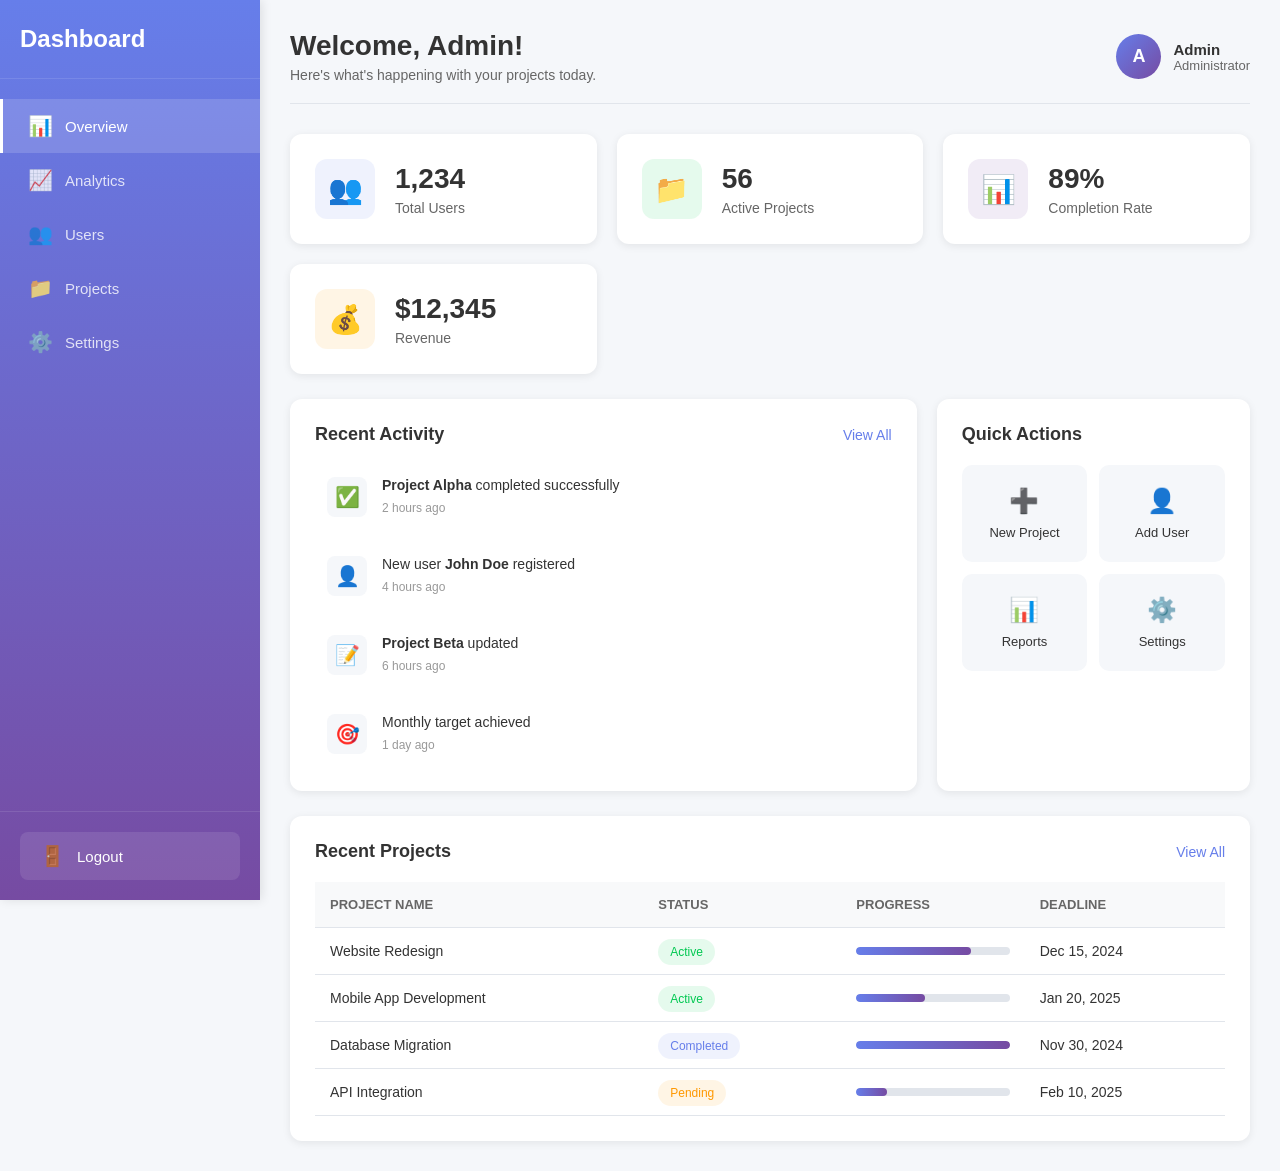
==== dashboard.html @ 5f831cfb "update" ====
<!DOCTYPE html>
<html lang="en">
<head>
    <meta charset="UTF-8">
    <meta name="viewport" content="width=device-width, initial-scale=1.0">
    <title>Dashboard</title>
    <link rel="stylesheet" href="Css/dashboard.css">
</head>
<body>
    <div class="dashboard-container">
        <!-- Sidebar -->
        <aside class="sidebar">
            <div class="sidebar-header">
                <h2>Dashboard</h2>
            </div>
            <nav class="sidebar-nav">
                <a href="#" class="nav-item active">
                    <span class="nav-icon">📊</span>
                    <span class="nav-text">Overview</span>
                </a>
                <a href="#" class="nav-item">
                    <span class="nav-icon">📈</span>
                    <span class="nav-text">Analytics</span>
                </a>
                <a href="#" class="nav-item">
                    <span class="nav-icon">👥</span>
                    <span class="nav-text">Users</span>
                </a>
                <a href="#" class="nav-item">
                    <span class="nav-icon">📁</span>
                    <span class="nav-text">Projects</span>
                </a>
                <a href="#" class="nav-item">
                    <span class="nav-icon">⚙️</span>
                    <span class="nav-text">Settings</span>
                </a>
            </nav>
            <div class="sidebar-footer">
                <a href="index.html" class="logout-btn">
                    <span class="nav-icon">🚪</span>
                    <span class="nav-text">Logout</span>
                </a>
            </div>
        </aside>

        <!-- Main Content -->
        <main class="main-content">
            <!-- Header -->
            <header class="main-header">
                <div class="header-left">
                    <h1>Welcome, Admin!</h1>
                    <p>Here's what's happening with your projects today.</p>
                </div>
                <div class="header-right">
                    <div class="user-profile">
                        <div class="user-avatar">A</div>
                        <div class="user-info">
                            <span class="user-name">Admin</span>
                            <span class="user-role">Administrator</span>
                        </div>
                    </div>
                </div>
            </header>

            <!-- Dashboard Content -->
            <div class="dashboard-content">
                <!-- Stats Cards -->
                <div class="stats-grid">
                    <div class="stat-card">
                        <div class="stat-icon blue">👥</div>
                        <div class="stat-info">
                            <h3>1,234</h3>
                            <p>Total Users</p>
                        </div>
                    </div>
                    <div class="stat-card">
                        <div class="stat-icon green">📁</div>
                        <div class="stat-info">
                            <h3>56</h3>
                            <p>Active Projects</p>
                        </div>
                    </div>
                    <div class="stat-card">
                        <div class="stat-icon purple">📊</div>
                        <div class="stat-info">
                            <h3>89%</h3>
                            <p>Completion Rate</p>
                        </div>
                    </div>
                    <div class="stat-card">
                        <div class="stat-icon orange">💰</div>
                        <div class="stat-info">
                            <h3>$12,345</h3>
                            <p>Revenue</p>
                        </div>
                    </div>
                </div>

                <!-- Recent Activity -->
                <div class="content-grid">
                    <div class="card recent-activity">
                        <div class="card-header">
                            <h2>Recent Activity</h2>
                            <a href="#" class="view-all">View All</a>
                        </div>
                        <div class="activity-list">
                            <div class="activity-item">
                                <div class="activity-icon">✅</div>
                                <div class="activity-details">
                                    <p><strong>Project Alpha</strong> completed successfully</p>
                                    <span class="activity-time">2 hours ago</span>
                                </div>
                            </div>
                            <div class="activity-item">
                                <div class="activity-icon">👤</div>
                                <div class="activity-details">
                                    <p>New user <strong>John Doe</strong> registered</p>
                                    <span class="activity-time">4 hours ago</span>
                                </div>
                            </div>
                            <div class="activity-item">
                                <div class="activity-icon">📝</div>
                                <div class="activity-details">
                                    <p><strong>Project Beta</strong> updated</p>
                                    <span class="activity-time">6 hours ago</span>
                                </div>
                            </div>
                            <div class="activity-item">
                                <div class="activity-icon">🎯</div>
                                <div class="activity-details">
                                    <p>Monthly target achieved</p>
                                    <span class="activity-time">1 day ago</span>
                                </div>
                            </div>
                        </div>
                    </div>

                    <div class="card quick-actions">
                        <div class="card-header">
                            <h2>Quick Actions</h2>
                        </div>
                        <div class="actions-grid">
                            <button class="action-btn">
                                <span class="action-icon">➕</span>
                                <span>New Project</span>
                            </button>
                            <button class="action-btn">
                                <span class="action-icon">👤</span>
                                <span>Add User</span>
                            </button>
                            <button class="action-btn">
                                <span class="action-icon">📊</span>
                                <span>Reports</span>
                            </button>
                            <button class="action-btn">
                                <span class="action-icon">⚙️</span>
                                <span>Settings</span>
                            </button>
                        </div>
                    </div>
                </div>

                <!-- Projects Table -->
                <div class="card projects-table">
                    <div class="card-header">
                        <h2>Recent Projects</h2>
                        <a href="#" class="view-all">View All</a>
                    </div>
                    <table>
                        <thead>
                            <tr>
                                <th>Project Name</th>
                                <th>Status</th>
                                <th>Progress</th>
                                <th>Deadline</th>
                            </tr>
                        </thead>
                        <tbody>
                            <tr>
                                <td>Website Redesign</td>
                                <td><span class="status-badge active">Active</span></td>
                                <td>
                                    <div class="progress-bar">
                                        <div class="progress" style="width: 75%"></div>
                                    </div>
                                </td>
                                <td>Dec 15, 2024</td>
                            </tr>
                            <tr>
                                <td>Mobile App Development</td>
                                <td><span class="status-badge active">Active</span></td>
                                <td>
                                    <div class="progress-bar">
                                        <div class="progress" style="width: 45%"></div>
                                    </div>
                                </td>
                                <td>Jan 20, 2025</td>
                            </tr>
                            <tr>
                                <td>Database Migration</td>
                                <td><span class="status-badge completed">Completed</span></td>
                                <td>
                                    <div class="progress-bar">
                                        <div class="progress" style="width: 100%"></div>
                                    </div>
                                </td>
                                <td>Nov 30, 2024</td>
                            </tr>
                            <tr>
                                <td>API Integration</td>
                                <td><span class="status-badge pending">Pending</span></td>
                                <td>
                                    <div class="progress-bar">
                                        <div class="progress" style="width: 20%"></div>
                                    </div>
                                </td>
                                <td>Feb 10, 2025</td>
                            </tr>
                        </tbody>
                    </table>
                </div>
            </div>
        </main>
    </div>

    <script src="JS/dashboard.js"></script>
</body>
</html>
---- Css/dashboard.css ----
/* Reset and Base Styles */
* {
    margin: 0;
    padding: 0;
    box-sizing: border-box;
}

body {
    font-family: 'Segoe UI', Tahoma, Geneva, Verdana, sans-serif;
    background: #f5f7fa;
    min-height: 100vh;
}

/* Dashboard Container */
.dashboard-container {
    display: flex;
    min-height: 100vh;
}

/* Sidebar */
.sidebar {
    width: 260px;
    background: linear-gradient(180deg, #667eea 0%, #764ba2 100%);
    color: white;
    display: flex;
    flex-direction: column;
    position: fixed;
    height: 100vh;
    box-shadow: 2px 0 10px rgba(0, 0, 0, 0.1);
}

.sidebar-header {
    padding: 25px 20px;
    border-bottom: 1px solid rgba(255, 255, 255, 0.1);
}

.sidebar-header h2 {
    font-size: 24px;
    font-weight: 600;
}

.sidebar-nav {
    flex: 1;
    padding: 20px 0;
}

.nav-item {
    display: flex;
    align-items: center;
    padding: 15px 25px;
    color: rgba(255, 255, 255, 0.8);
    text-decoration: none;
    transition: all 0.3s ease;
    border-left: 3px solid transparent;
}

.nav-item:hover {
    background: rgba(255, 255, 255, 0.1);
    color: white;
    border-left-color: white;
}

.nav-item.active {
    background: rgba(255, 255, 255, 0.15);
    color: white;
    border-left-color: white;
}

.nav-icon {
    font-size: 20px;
    margin-right: 12px;
}

.nav-text {
    font-size: 15px;
    font-weight: 500;
}

.sidebar-footer {
    padding: 20px;
    border-top: 1px solid rgba(255, 255, 255, 0.1);
}

.logout-btn {
    display: flex;
    align-items: center;
    padding: 12px 20px;
    background: rgba(255, 255, 255, 0.1);
    color: white;
    text-decoration: none;
    border-radius: 8px;
    transition: all 0.3s ease;
}

.logout-btn:hover {
    background: rgba(255, 255, 255, 0.2);
}

/* Main Content */
.main-content {
    flex: 1;
    margin-left: 260px;
    padding: 30px;
}

/* Header */
.main-header {
    display: flex;
    justify-content: space-between;
    align-items: center;
    margin-bottom: 30px;
    padding-bottom: 20px;
    border-bottom: 1px solid #e1e5eb;
}

.header-left h1 {
    font-size: 28px;
    color: #333;
    margin-bottom: 5px;
}

.header-left p {
    color: #666;
    font-size: 14px;
}

.user-profile {
    display: flex;
    align-items: center;
    gap: 12px;
}

.user-avatar {
    width: 45px;
    height: 45px;
    background: linear-gradient(135deg, #667eea 0%, #764ba2 100%);
    border-radius: 50%;
    display: flex;
    align-items: center;
    justify-content: center;
    color: white;
    font-weight: 600;
    font-size: 18px;
}

.user-info {
    display: flex;
    flex-direction: column;
}

.user-name {
    font-weight: 600;
    color: #333;
    font-size: 15px;
}

.user-role {
    color: #666;
    font-size: 13px;
}

/* Dashboard Content */
.dashboard-content {
    display: flex;
    flex-direction: column;
    gap: 25px;
}

/* Stats Grid */
.stats-grid {
    display: grid;
    grid-template-columns: repeat(auto-fit, minmax(240px, 1fr));
    gap: 20px;
}

.stat-card {
    background: white;
    border-radius: 12px;
    padding: 25px;
    display: flex;
    align-items: center;
    gap: 20px;
    box-shadow: 0 2px 8px rgba(0, 0, 0, 0.08);
    transition: transform 0.3s ease, box-shadow 0.3s ease;
}

.stat-card:hover {
    transform: translateY(-5px);
    box-shadow: 0 8px 20px rgba(0, 0, 0, 0.12);
}

.stat-icon {
    width: 60px;
    height: 60px;
    border-radius: 12px;
    display: flex;
    align-items: center;
    justify-content: center;
    font-size: 28px;
}

.stat-icon.blue {
    background: rgba(102, 126, 234, 0.1);
}

.stat-icon.green {
    background: rgba(0, 200, 81, 0.1);
}

.stat-icon.purple {
    background: rgba(118, 75, 162, 0.1);
}

.stat-icon.orange {
    background: rgba(255, 152, 0, 0.1);
}

.stat-info h3 {
    font-size: 28px;
    color: #333;
    margin-bottom: 5px;
}

.stat-info p {
    color: #666;
    font-size: 14px;
}

/* Content Grid */
.content-grid {
    display: grid;
    grid-template-columns: 2fr 1fr;
    gap: 20px;
}

/* Cards */
.card {
    background: white;
    border-radius: 12px;
    padding: 25px;
    box-shadow: 0 2px 8px rgba(0, 0, 0, 0.08);
}

.card-header {
    display: flex;
    justify-content: space-between;
    align-items: center;
    margin-bottom: 20px;
}

.card-header h2 {
    font-size: 18px;
    color: #333;
}

.view-all {
    color: #667eea;
    text-decoration: none;
    font-size: 14px;
    font-weight: 500;
}

.view-all:hover {
    text-decoration: underline;
}

/* Activity List */
.activity-list {
    display: flex;
    flex-direction: column;
    gap: 15px;
}

.activity-item {
    display: flex;
    align-items: flex-start;
    gap: 15px;
    padding: 12px;
    border-radius: 8px;
    transition: background 0.3s ease;
}

.activity-item:hover {
    background: #f8f9fa;
}

.activity-icon {
    font-size: 20px;
    width: 40px;
    height: 40px;
    background: #f5f7fa;
    border-radius: 8px;
    display: flex;
    align-items: center;
    justify-content: center;
}

.activity-details p {
    color: #333;
    font-size: 14px;
    margin-bottom: 5px;
}

.activity-time {
    color: #999;
    font-size: 12px;
}

/* Quick Actions */
.actions-grid {
    display: grid;
    grid-template-columns: repeat(2, 1fr);
    gap: 12px;
}

.action-btn {
    display: flex;
    flex-direction: column;
    align-items: center;
    justify-content: center;
    padding: 20px;
    background: #f5f7fa;
    border: 2px solid transparent;
    border-radius: 10px;
    cursor: pointer;
    transition: all 0.3s ease;
    gap: 10px;
}

.action-btn:hover {
    background: white;
    border-color: #667eea;
    transform: translateY(-3px);
}

.action-icon {
    font-size: 24px;
}

.action-btn span:last-child {
    font-size: 13px;
    color: #333;
    font-weight: 500;
}

/* Projects Table */
.projects-table {
    overflow: hidden;
}

.projects-table table {
    width: 100%;
    border-collapse: collapse;
}

.projects-table th,
.projects-table td {
    padding: 15px;
    text-align: left;
    border-bottom: 1px solid #e1e5eb;
}

.projects-table th {
    background: #f8f9fa;
    color: #666;
    font-weight: 600;
    font-size: 13px;
    text-transform: uppercase;
}

.projects-table td {
    color: #333;
    font-size: 14px;
}

.projects-table tr:hover {
    background: #f8f9fa;
}

.status-badge {
    padding: 6px 12px;
    border-radius: 20px;
    font-size: 12px;
    font-weight: 500;
}

.status-badge.active {
    background: rgba(0, 200, 81, 0.1);
    color: #00c851;
}

.status-badge.completed {
    background: rgba(102, 126, 234, 0.1);
    color: #667eea;
}

.status-badge.pending {
    background: rgba(255, 152, 0, 0.1);
    color: #ff9800;
}

.progress-bar {
    width: 100%;
    height: 8px;
    background: #e1e5eb;
    border-radius: 4px;
    overflow: hidden;
}

.progress {
    height: 100%;
    background: linear-gradient(90deg, #667eea 0%, #764ba2 100%);
    border-radius: 4px;
    transition: width 0.3s ease;
}

/* Responsive Design */
@media (max-width: 1024px) {
    .content-grid {
        grid-template-columns: 1fr;
    }
}

@media (max-width: 768px) {
    .sidebar {
        width: 70px;
    }
    
    .sidebar-header h2,
    .nav-text,
    .logout-btn span:last-child {
        display: none;
    }
    
    .nav-item {
        justify-content: center;
        padding: 15px;
    }
    
    .nav-icon {
        margin-right: 0;
    }
    
    .main-content {
        margin-left: 70px;
        padding: 20px;
    }
    
    .main-header {
        flex-direction: column;
        align-items: flex-start;
        gap: 15px;
    }
    
    .stats-grid {
        grid-template-columns: 1fr;
    }
    
    .projects-table {
        overflow-x: auto;
    }
    
    .projects-table table {
        min-width: 600px;
    }
}

/* Animations */
@keyframes fadeIn {
    from {
        opacity: 0;
        transform: translateY(20px);
    }
    to {
        opacity: 1;
        transform: translateY(0);
    }
}

.stat-card,
.card {
    animation: fadeIn 0.5s ease-out;
}

.stat-card:nth-child(1) { animation-delay: 0.1s; }
.stat-card:nth-child(2) { animation-delay: 0.2s; }
.stat-card:nth-child(3) { animation-delay: 0.3s; }
.stat-card:nth-child(4) { animation-delay: 0.4s; }
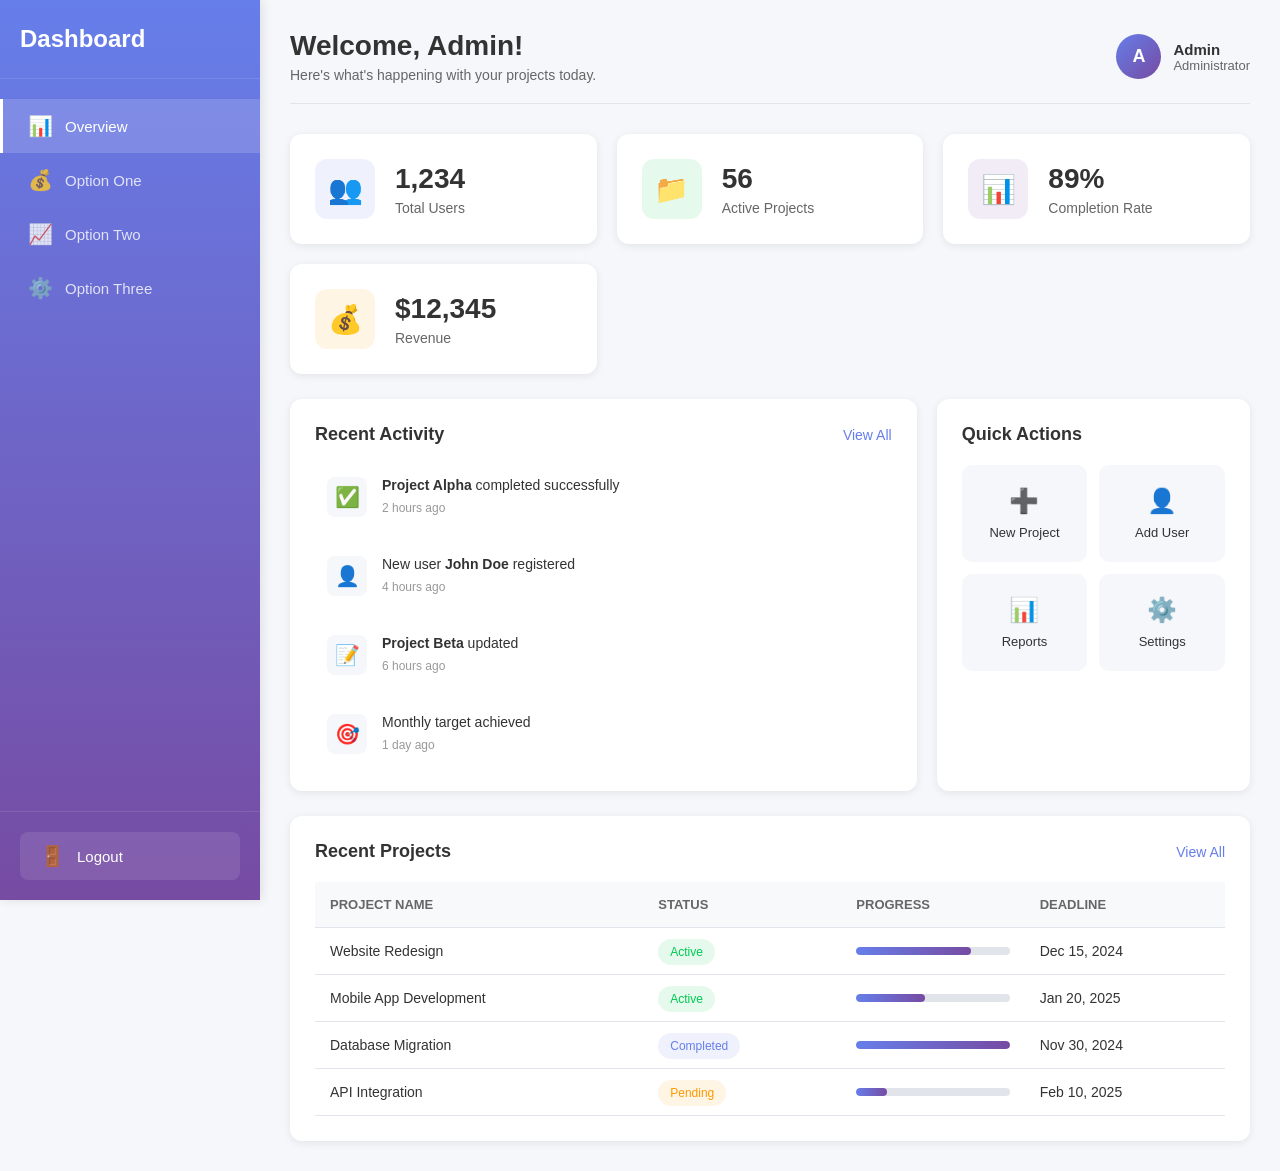
==== commit 48ff009c: "update" ====
--- a/dashboard.html
+++ b/dashboard.html
@@ -14,25 +14,21 @@
                 <h2>Dashboard</h2>
             </div>
             <nav class="sidebar-nav">
-                <a href="#" class="nav-item active">
+                <a href="dashboard.html" class="nav-item active">
                     <span class="nav-icon">📊</span>
                     <span class="nav-text">Overview</span>
                 </a>
-                <a href="#" class="nav-item">
+                <a href="option1.html" class="nav-item">
+                    <span class="nav-icon">💰</span>
+                    <span class="nav-text">Option One</span>
+                </a>
+                <a href="option2.html" class="nav-item">
                     <span class="nav-icon">📈</span>
-                    <span class="nav-text">Analytics</span>
-                </a>
-                <a href="#" class="nav-item">
-                    <span class="nav-icon">👥</span>
-                    <span class="nav-text">Users</span>
-                </a>
-                <a href="#" class="nav-item">
-                    <span class="nav-icon">📁</span>
-                    <span class="nav-text">Projects</span>
-                </a>
-                <a href="#" class="nav-item">
+                    <span class="nav-text">Option Two</span>
+                </a>
+                <a href="option3.html" class="nav-item">
                     <span class="nav-icon">⚙️</span>
-                    <span class="nav-text">Settings</span>
+                    <span class="nav-text">Option Three</span>
                 </a>
             </nav>
             <div class="sidebar-footer">
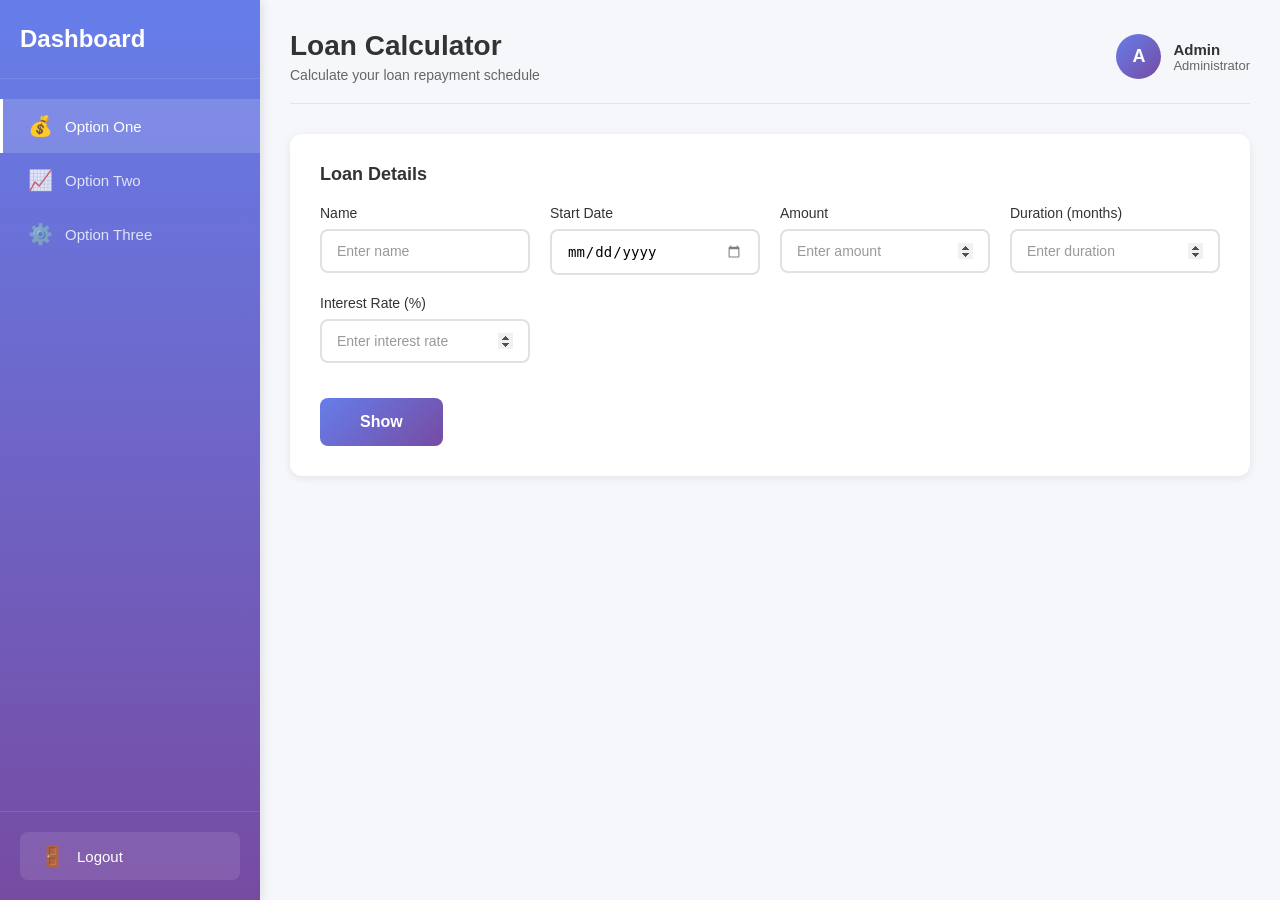
==== commit 5ca1423a: "update success" ====
--- a/dashboard.html
+++ b/dashboard.html
@@ -5,6 +5,7 @@
     <meta name="viewport" content="width=device-width, initial-scale=1.0">
     <title>Dashboard</title>
     <link rel="stylesheet" href="Css/dashboard.css">
+    <link rel="stylesheet" href="Css/option1.css">
 </head>
 <body>
     <div class="dashboard-container">
@@ -14,10 +15,7 @@
                 <h2>Dashboard</h2>
             </div>
             <nav class="sidebar-nav">
-                <a href="dashboard.html" class="nav-item active">
-                    <span class="nav-icon">📊</span>
-                    <span class="nav-text">Overview</span>
-                </a>
+                
                 <a href="option1.html" class="nav-item">
                     <span class="nav-icon">💰</span>
                     <span class="nav-text">Option One</span>
@@ -44,8 +42,8 @@
             <!-- Header -->
             <header class="main-header">
                 <div class="header-left">
-                    <h1>Welcome, Admin!</h1>
-                    <p>Here's what's happening with your projects today.</p>
+                    <h1>Loan Calculator</h1>
+                    <p>Calculate your loan repayment schedule</p>
                 </div>
                 <div class="header-right">
                     <div class="user-profile">
@@ -58,168 +56,148 @@
                 </div>
             </header>
 
-            <!-- Dashboard Content -->
-            <div class="dashboard-content">
-                <!-- Stats Cards -->
-                <div class="stats-grid">
-                    <div class="stat-card">
-                        <div class="stat-icon blue">👥</div>
-                        <div class="stat-info">
-                            <h3>1,234</h3>
-                            <p>Total Users</p>
-                        </div>
-                    </div>
-                    <div class="stat-card">
-                        <div class="stat-icon green">📁</div>
-                        <div class="stat-info">
-                            <h3>56</h3>
-                            <p>Active Projects</p>
-                        </div>
-                    </div>
-                    <div class="stat-card">
-                        <div class="stat-icon purple">📊</div>
-                        <div class="stat-info">
-                            <h3>89%</h3>
-                            <p>Completion Rate</p>
-                        </div>
-                    </div>
-                    <div class="stat-card">
-                        <div class="stat-icon orange">💰</div>
-                        <div class="stat-info">
-                            <h3>$12,345</h3>
-                            <p>Revenue</p>
-                        </div>
-                    </div>
-                </div>
-
-                <!-- Recent Activity -->
-                <div class="content-grid">
-                    <div class="card recent-activity">
-                        <div class="card-header">
-                            <h2>Recent Activity</h2>
-                            <a href="#" class="view-all">View All</a>
-                        </div>
-                        <div class="activity-list">
-                            <div class="activity-item">
-                                <div class="activity-icon">✅</div>
-                                <div class="activity-details">
-                                    <p><strong>Project Alpha</strong> completed successfully</p>
-                                    <span class="activity-time">2 hours ago</span>
-                                </div>
-                            </div>
-                            <div class="activity-item">
-                                <div class="activity-icon">👤</div>
-                                <div class="activity-details">
-                                    <p>New user <strong>John Doe</strong> registered</p>
-                                    <span class="activity-time">4 hours ago</span>
-                                </div>
-                            </div>
-                            <div class="activity-item">
-                                <div class="activity-icon">📝</div>
-                                <div class="activity-details">
-                                    <p><strong>Project Beta</strong> updated</p>
-                                    <span class="activity-time">6 hours ago</span>
-                                </div>
-                            </div>
-                            <div class="activity-item">
-                                <div class="activity-icon">🎯</div>
-                                <div class="activity-details">
-                                    <p>Monthly target achieved</p>
-                                    <span class="activity-time">1 day ago</span>
-                                </div>
-                            </div>
-                        </div>
-                    </div>
-
-                    <div class="card quick-actions">
-                        <div class="card-header">
-                            <h2>Quick Actions</h2>
-                        </div>
-                        <div class="actions-grid">
-                            <button class="action-btn">
-                                <span class="action-icon">➕</span>
-                                <span>New Project</span>
-                            </button>
-                            <button class="action-btn">
-                                <span class="action-icon">👤</span>
-                                <span>Add User</span>
-                            </button>
-                            <button class="action-btn">
-                                <span class="action-icon">📊</span>
-                                <span>Reports</span>
-                            </button>
-                            <button class="action-btn">
-                                <span class="action-icon">⚙️</span>
-                                <span>Settings</span>
-                            </button>
-                        </div>
-                    </div>
-                </div>
-
-                <!-- Projects Table -->
-                <div class="card projects-table">
+            <!-- Calculator Content -->
+            <div class="calculator-content">
+                <!-- Input Form -->
+                <div class="card calculator-form">
                     <div class="card-header">
-                        <h2>Recent Projects</h2>
-                        <a href="#" class="view-all">View All</a>
-                    </div>
-                    <table>
-                        <thead>
-                            <tr>
-                                <th>Project Name</th>
-                                <th>Status</th>
-                                <th>Progress</th>
-                                <th>Deadline</th>
-                            </tr>
-                        </thead>
-                        <tbody>
-                            <tr>
-                                <td>Website Redesign</td>
-                                <td><span class="status-badge active">Active</span></td>
-                                <td>
-                                    <div class="progress-bar">
-                                        <div class="progress" style="width: 75%"></div>
-                                    </div>
-                                </td>
-                                <td>Dec 15, 2024</td>
-                            </tr>
-                            <tr>
-                                <td>Mobile App Development</td>
-                                <td><span class="status-badge active">Active</span></td>
-                                <td>
-                                    <div class="progress-bar">
-                                        <div class="progress" style="width: 45%"></div>
-                                    </div>
-                                </td>
-                                <td>Jan 20, 2025</td>
-                            </tr>
-                            <tr>
-                                <td>Database Migration</td>
-                                <td><span class="status-badge completed">Completed</span></td>
-                                <td>
-                                    <div class="progress-bar">
-                                        <div class="progress" style="width: 100%"></div>
-                                    </div>
-                                </td>
-                                <td>Nov 30, 2024</td>
-                            </tr>
-                            <tr>
-                                <td>API Integration</td>
-                                <td><span class="status-badge pending">Pending</span></td>
-                                <td>
-                                    <div class="progress-bar">
-                                        <div class="progress" style="width: 20%"></div>
-                                    </div>
-                                </td>
-                                <td>Feb 10, 2025</td>
-                            </tr>
-                        </tbody>
-                    </table>
+                        <h2>Loan Details</h2>
+                    </div>
+                    <form id="loanForm" class="loan-form">
+                        <div class="form-grid">
+                            <div class="input-group">
+                                <label for="name">Name</label>
+                                <input 
+                                    type="text" 
+                                    id="name" 
+                                    name="name" 
+                                    placeholder="Enter name"
+                                    required
+                                >
+                            </div>
+                            
+                            <div class="input-group">
+                                <label for="date">Start Date</label>
+                                <input 
+                                    type="date" 
+                                    id="date" 
+                                    name="date" 
+                                    required
+                                >
+                            </div>
+                            
+                            <div class="input-group">
+                                <label for="amount">Amount</label>
+                                <input 
+                                    type="number" 
+                                    id="amount" 
+                                    name="amount" 
+                                    placeholder="Enter amount"
+                                    min="0"
+                                    step="0.01"
+                                    required
+                                >
+                            </div>
+                            
+                            <div class="input-group">
+                                <label for="duration">Duration (months)</label>
+                                <input 
+                                    type="number" 
+                                    id="duration" 
+                                    name="duration" 
+                                    placeholder="Enter duration"
+                                    min="1"
+                                    required
+                                >
+                            </div>
+                            
+                            <div class="input-group">
+                                <label for="interest">Interest Rate (%)</label>
+                                <input 
+                                    type="number" 
+                                    id="interest" 
+                                    name="interest" 
+                                    placeholder="Enter interest rate"
+                                    min="0"
+                                    step="0.01"
+                                    required
+                                >
+                            </div>
+                        </div>
+                        
+                        <button type="submit" class="show-button">Show</button>
+                    </form>
+                </div>
+
+                <!-- Results Table -->
+                <div class="card results-table" id="resultsCard" style="display: none;">
+                    <div class="card-header">
+                        <h2>Repayment Schedule</h2>
+                        <button class="print-button" onclick="window.print()">🖨️ Print</button>
+                    </div>
+                    <div class="table-responsive">
+                        <table id="scheduleTable">
+                            <thead>
+                                <tr>
+                                    <th>No</th>
+                                    <th>Date</th>
+                                    <th>Principal</th>
+                                    <th>Interest</th>
+                                    <th>Total</th>
+                                </tr>
+                            </thead>
+                            <tbody id="scheduleBody">
+                                <!-- Table rows will be generated by JavaScript -->
+                            </tbody>
+                            <tfoot>
+                                <tr>
+                                    <td colspan="2"><strong>Total</strong></td>
+                                    <td id="totalPrincipal"><strong>0</strong></td>
+                                    <td id="totalInterest"><strong>0</strong></td>
+                                    <td id="grandTotal"><strong>0</strong></td>
+                                </tr>
+                            </tfoot>
+                        </table>
+                    </div>
+                </div>
+
+                <!-- Summary Card -->
+                <div class="card summary-card" id="summaryCard" style="display: none;">
+                    <div class="card-header">
+                        <h2>Loan Summary</h2>
+                    </div>
+                    <div class="summary-grid">
+                        <div class="summary-item">
+                            <span class="summary-label">Borrower Name</span>
+                            <span class="summary-value" id="summaryName">-</span>
+                        </div>
+                        <div class="summary-item">
+                            <span class="summary-label">Loan Amount</span>
+                            <span class="summary-value" id="summaryAmount">-</span>
+                        </div>
+                        <div class="summary-item">
+                            <span class="summary-label">Duration</span>
+                            <span class="summary-value" id="summaryDuration">-</span>
+                        </div>
+                        <div class="summary-item">
+                            <span class="summary-label">Interest Rate</span>
+                            <span class="summary-value" id="summaryInterest">-</span>
+                        </div>
+                        <div class="summary-item">
+                            <span class="summary-label">Monthly Payment</span>
+                            <span class="summary-value" id="summaryMonthly">-</span>
+                        </div>
+                        <div class="summary-item">
+                            <span class="summary-label">Total Repayment</span>
+                            <span class="summary-value" id="summaryTotal">-</span>
+                        </div>
+                    </div>
                 </div>
             </div>
         </main>
-    </div>
-
-    <script src="JS/dashboard.js"></script>
+
+<script src="JS/dashboard.js"></script>
+
 </body>
 </html>
 
--- a/Css/dashboard.css
+++ b/Css/dashboard.css
@@ -486,3 +486,41 @@
 .stat-card:nth-child(2) { animation-delay: 0.2s; }
 .stat-card:nth-child(3) { animation-delay: 0.3s; }
 .stat-card:nth-child(4) { animation-delay: 0.4s; }
+
+/* Content Header */
+.content-header {
+    margin-bottom: 30px;
+}
+
+.content-header h1 {
+    font-size: 28px;
+    color: #333;
+    margin-bottom: 8px;
+}
+
+.content-header p {
+    color: #666;
+    font-size: 14px;
+}
+
+.content-body {
+    background: white;
+    border-radius: 12px;
+    padding: 25px;
+    box-shadow: 0 2px 8px rgba(0, 0, 0, 0.08);
+}
+
+.option-card {
+    padding: 20px;
+}
+
+.option-card h3 {
+    font-size: 18px;
+    color: #333;
+    margin-bottom: 10px;
+}
+
+.option-card p {
+    color: #666;
+    font-size: 14px;
+}
--- a/Css/option1.css
+++ b/Css/option1.css
@@ -0,0 +1,282 @@
+/* Option One - Loan Calculator Styles */
+
+/* Calculator Content */
+.calculator-content {
+    display: flex;
+    flex-direction: column;
+    gap: 25px;
+}
+
+/* Calculator Form */
+.calculator-form {
+    background: white;
+    border-radius: 12px;
+    padding: 30px;
+    box-shadow: 0 2px 8px rgba(0, 0, 0, 0.08);
+}
+
+.loan-form {
+    display: flex;
+    flex-direction: column;
+    gap: 25px;
+}
+
+.form-grid {
+    display: grid;
+    grid-template-columns: repeat(auto-fit, minmax(200px, 1fr));
+    gap: 20px;
+}
+
+.input-group {
+    display: flex;
+    flex-direction: column;
+    gap: 8px;
+}
+
+.input-group label {
+    color: #333;
+    font-size: 14px;
+    font-weight: 500;
+}
+
+.input-group input {
+    padding: 12px 15px;
+    border: 2px solid #e1e1e1;
+    border-radius: 8px;
+    font-size: 14px;
+    transition: all 0.3s ease;
+    outline: none;
+}
+
+.input-group input:focus {
+    border-color: #667eea;
+    box-shadow: 0 0 0 3px rgba(102, 126, 234, 0.1);
+}
+
+.input-group input::placeholder {
+    color: #999;
+}
+
+/* Show Button */
+.show-button {
+    background: linear-gradient(135deg, #667eea 0%, #764ba2 100%);
+    color: white;
+    border: none;
+    padding: 15px 40px;
+    border-radius: 8px;
+    font-size: 16px;
+    font-weight: 600;
+    cursor: pointer;
+    transition: all 0.3s ease;
+    align-self: flex-start;
+    margin-top: 10px;
+}
+
+.show-button:hover {
+    transform: translateY(-2px);
+    box-shadow: 0 5px 20px rgba(102, 126, 234, 0.4);
+}
+
+.show-button:active {
+    transform: translateY(0);
+}
+
+/* Results Table */
+.results-table {
+    background: white;
+    border-radius: 12px;
+    padding: 30px;
+    box-shadow: 0 2px 8px rgba(0, 0, 0, 0.08);
+    animation: fadeIn 0.5s ease;
+}
+
+.results-table .card-header {
+    display: flex;
+    justify-content: space-between;
+    align-items: center;
+    margin-bottom: 20px;
+}
+
+.print-button {
+    background: #f5f7fa;
+    border: 2px solid #e1e1e1;
+    padding: 10px 20px;
+    border-radius: 8px;
+    font-size: 14px;
+    cursor: pointer;
+    transition: all 0.3s ease;
+    display: flex;
+    align-items: center;
+    gap: 8px;
+}
+
+.print-button:hover {
+    background: #667eea;
+    color: white;
+    border-color: #667eea;
+}
+
+.table-responsive {
+    overflow-x: auto;
+}
+
+#scheduleTable {
+    width: 100%;
+    border-collapse: collapse;
+    min-width: 500px;
+}
+
+#scheduleTable th,
+#scheduleTable td {
+    padding: 15px;
+    text-align: left;
+    border-bottom: 1px solid #e1e5eb;
+}
+
+#scheduleTable th {
+    background: linear-gradient(135deg, #667eea 0%, #764ba2 100%);
+    color: white;
+    font-weight: 600;
+    font-size: 14px;
+    text-transform: uppercase;
+}
+
+#scheduleTable tbody tr {
+    transition: background 0.3s ease;
+}
+
+#scheduleTable tbody tr:hover {
+    background: #f8f9fa;
+}
+
+#scheduleTable tbody tr:nth-child(even) {
+    background: #fafafa;
+}
+
+#scheduleTable tbody tr:nth-child(even):hover {
+    background: #f0f0f0;
+}
+
+#scheduleTable tfoot {
+    background: #f8f9fa;
+    font-weight: 600;
+}
+
+#scheduleTable tfoot td {
+    border-top: 2px solid #667eea;
+}
+
+/* Summary Card */
+.summary-card {
+    background: white;
+    border-radius: 12px;
+    padding: 30px;
+    box-shadow: 0 2px 8px rgba(0, 0, 0, 0.08);
+    animation: fadeIn 0.5s ease;
+}
+
+.summary-grid {
+    display: grid;
+    grid-template-columns: repeat(auto-fit, minmax(200px, 1fr));
+    gap: 20px;
+}
+
+.summary-item {
+    display: flex;
+    flex-direction: column;
+    gap: 8px;
+    padding: 20px;
+    background: #f8f9fa;
+    border-radius: 10px;
+    border-left: 4px solid #667eea;
+}
+
+.summary-label {
+    color: #666;
+    font-size: 13px;
+    font-weight: 500;
+    text-transform: uppercase;
+}
+
+.summary-value {
+    color: #333;
+    font-size: 20px;
+    font-weight: 600;
+}
+
+/* Animations */
+@keyframes fadeIn {
+    from {
+        opacity: 0;
+        transform: translateY(20px);
+    }
+    to {
+        opacity: 1;
+        transform: translateY(0);
+    }
+}
+
+/* Print Styles */
+@media print {
+    .sidebar,
+    .main-header,
+    .calculator-form,
+    .print-button {
+        display: none !important;
+    }
+    
+    .main-content {
+        margin-left: 0 !important;
+        padding: 20px !important;
+    }
+    
+    .results-table,
+    .summary-card {
+        box-shadow: none !important;
+        page-break-inside: avoid;
+    }
+    
+    #scheduleTable th {
+        background: #667eea !important;
+        color: white !important;
+        -webkit-print-color-adjust: exact;
+        print-color-adjust: exact;
+    }
+}
+
+/* Responsive Design */
+@media (max-width: 768px) {
+    .form-grid {
+        grid-template-columns: 1fr;
+    }
+    
+    .calculator-form,
+    .results-table,
+    .summary-card {
+        padding: 20px;
+    }
+    
+    .show-button {
+        width: 100%;
+    }
+    
+    .summary-grid {
+        grid-template-columns: 1fr;
+    }
+}
+
+/* Input number arrows */
+input[type="number"]::-webkit-inner-spin-button,
+input[type="number"]::-webkit-outer-spin-button {
+    opacity: 1;
+}
+
+/* Date input styling */
+input[type="date"] {
+    cursor: pointer;
+}
+
+input[type="date"]::-webkit-calendar-picker-indicator {
+    cursor: pointer;
+    filter: invert(0.5);
+}
